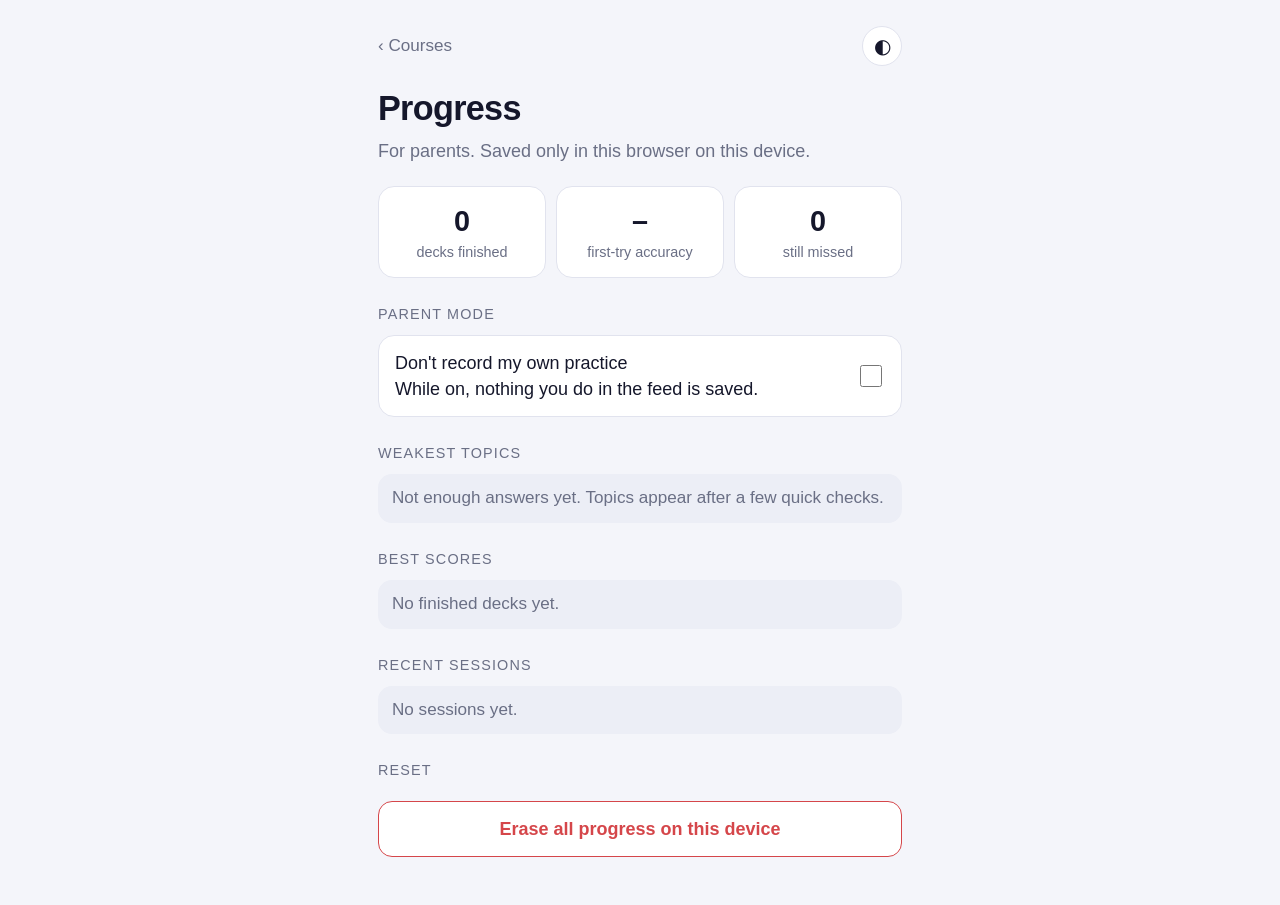
==== progress.html @ 777a411c "Add study feed site with the first Hebrew course Phone-first card feed (explainers, tap-to-reveal te" ====
<!doctype html>
<html lang="en">
<head>
  <meta charset="utf-8">
  <meta name="viewport" content="width=device-width, initial-scale=1, viewport-fit=cover">
  <meta name="color-scheme" content="light dark">
  <title>Progress · Study Feed</title>
  <link rel="stylesheet" href="assets/style.css">
  <script src="assets/store.js"></script>
</head>
<body>
  <div class="page">
    <div class="topbar">
      <a class="back" href="./">‹ Courses</a>
      <button class="icon-btn" id="theme-btn" aria-label="Toggle light and dark mode">◐</button>
    </div>
    <h1 class="title">Progress</h1>
    <p class="subtitle">For parents. Saved only in this browser on this device.</p>

    <div class="stat-grid" id="stats"></div>

    <div class="section-label">Parent mode</div>
    <label class="switch">
      <span>Don't record my own practice<br><span class="row-meta">While on, nothing you do in the feed is saved.</span></span>
      <input type="checkbox" id="parent-mode">
    </label>

    <div class="section-label">Weakest topics</div>
    <div id="weak"></div>

    <div class="section-label">Best scores</div>
    <div id="best"></div>

    <div class="section-label">Recent sessions</div>
    <div id="sessions"></div>

    <div class="section-label">Reset</div>
    <button class="btn danger" id="reset">Erase all progress on this device</button>
  </div>
  <script src="courses/index.js"></script>
  <script src="assets/progress.js"></script>
</body>
</html>
---- assets/style.css ----
/* Study Feed – shared styles. Phone-first, light and dark. */

:root {
  --bg: #f4f5fa;
  --surface: #ffffff;
  --surface-2: #eceef6;
  --text: #15172b;
  --muted: #6a6f85;
  --accent: #4a56d8;
  --accent-soft: #e4e7ff;
  --ok: #1d9a5b;
  --ok-soft: #dff6e9;
  --bad: #d5464a;
  --bad-soft: #fde4e5;
  --border: #e1e3ee;
  --shadow: 0 8px 30px rgba(20, 23, 60, 0.08);
  --radius: 22px;
  --font: -apple-system, BlinkMacSystemFont, "Segoe UI", Roboto, Helvetica, Arial, sans-serif;
  --font-he: "Arial Hebrew", "Noto Sans Hebrew", "Segoe UI", Arial, sans-serif;
}

@media (prefers-color-scheme: dark) {
  :root:not([data-theme="light"]) {
    --bg: #0f1118;
    --surface: #191c27;
    --surface-2: #232737;
    --text: #f1f2f8;
    --muted: #9ba1b8;
    --accent: #8b94ff;
    --accent-soft: #272b4b;
    --ok: #3ad17e;
    --ok-soft: #173826;
    --bad: #ff6b70;
    --bad-soft: #3f1d20;
    --border: #2b2f40;
    --shadow: 0 8px 30px rgba(0, 0, 0, 0.35);
  }
}

:root[data-theme="dark"] {
  --bg: #0f1118;
  --surface: #191c27;
  --surface-2: #232737;
  --text: #f1f2f8;
  --muted: #9ba1b8;
  --accent: #8b94ff;
  --accent-soft: #272b4b;
  --ok: #3ad17e;
  --ok-soft: #173826;
  --bad: #ff6b70;
  --bad-soft: #3f1d20;
  --border: #2b2f40;
  --shadow: 0 8px 30px rgba(0, 0, 0, 0.35);
}

* { box-sizing: border-box; }

html, body {
  margin: 0;
  padding: 0;
  background: var(--bg);
  color: var(--text);
  font-family: var(--font);
  font-size: 18px;
  line-height: 1.45;
  -webkit-text-size-adjust: 100%;
}

a { color: var(--accent); text-decoration: none; }
button { font: inherit; color: inherit; }

.he {
  font-family: var(--font-he);
  direction: rtl;
  unicode-bidi: isolate;
  font-size: 1.15em;
}

/* ---------- Page layout (home, course, progress) ---------- */

.page {
  max-width: 560px;
  margin: 0 auto;
  padding: 16px 18px 48px;
}

.topbar {
  display: flex;
  align-items: center;
  justify-content: space-between;
  gap: 12px;
  padding: 10px 0 18px;
}

.topbar .back {
  font-size: 0.95rem;
  color: var(--muted);
  display: inline-flex;
  align-items: center;
  gap: 4px;
}

.brand {
  font-weight: 700;
  letter-spacing: -0.01em;
}

.icon-btn {
  border: 1px solid var(--border);
  background: var(--surface);
  border-radius: 999px;
  width: 40px;
  height: 40px;
  display: inline-flex;
  align-items: center;
  justify-content: center;
  cursor: pointer;
  font-size: 1.1rem;
}

h1.title {
  font-size: 1.9rem;
  margin: 0 0 4px;
  letter-spacing: -0.02em;
}

.subtitle {
  color: var(--muted);
  margin: 0 0 22px;
}

.section-label {
  font-size: 0.8rem;
  text-transform: uppercase;
  letter-spacing: 0.08em;
  color: var(--muted);
  margin: 26px 0 10px;
}

.list { display: flex; flex-direction: column; gap: 10px; }

.row {
  display: flex;
  align-items: center;
  justify-content: space-between;
  gap: 12px;
  padding: 16px 18px;
  background: var(--surface);
  border: 1px solid var(--border);
  border-radius: 18px;
  color: var(--text);
  box-shadow: var(--shadow);
}

.row.row-accent { border-color: var(--accent); background: var(--accent-soft); }
.row .row-title { font-weight: 600; }
.row .row-meta { color: var(--muted); font-size: 0.9rem; margin-top: 2px; }
.row .row-right { color: var(--muted); font-size: 0.9rem; white-space: nowrap; }
.row .chev { color: var(--muted); margin-left: 6px; }

.pill {
  display: inline-block;
  font-size: 0.8rem;
  padding: 3px 9px;
  border-radius: 999px;
  background: var(--surface-2);
  color: var(--muted);
}
.pill.ok { background: var(--ok-soft); color: var(--ok); }
.pill.bad { background: var(--bad-soft); color: var(--bad); }

.note {
  color: var(--muted);
  font-size: 0.95rem;
  background: var(--surface-2);
  padding: 12px 14px;
  border-radius: 14px;
}

/* ---------- Feed ---------- */

body.feed-body { overflow: hidden; height: 100vh; height: 100dvh; }

#feed {
  height: 100vh;
  height: 100dvh;
  overflow-y: auto;
  scroll-snap-type: y mandatory;
  overscroll-behavior-y: contain;
  -webkit-overflow-scrolling: touch;
  scrollbar-width: none;
}
#feed::-webkit-scrollbar { display: none; }

.card {
  height: 100vh;
  height: 100dvh;
  scroll-snap-align: start;
  scroll-snap-stop: always;
  display: flex;
  align-items: center;
  justify-content: center;
  padding: 72px 18px 64px;
}

.card-inner {
  width: 100%;
  max-width: 520px;
  max-height: 100%;
  overflow-y: auto;
  background: var(--surface);
  border: 1px solid var(--border);
  border-radius: var(--radius);
  box-shadow: var(--shadow);
  padding: 26px 24px;
  scrollbar-width: none;
}
.card-inner::-webkit-scrollbar { display: none; }

.kicker {
  font-size: 0.78rem;
  text-transform: uppercase;
  letter-spacing: 0.08em;
  color: var(--muted);
  margin-bottom: 12px;
  display: flex;
  justify-content: space-between;
  gap: 8px;
}
.kicker .tag { color: var(--accent); }

.card h2 {
  font-size: 1.55rem;
  margin: 0 0 14px;
  line-height: 1.25;
  letter-spacing: -0.015em;
}

.card p { margin: 0 0 12px; font-size: 1.08rem; }
.card p:last-child { margin-bottom: 0; }

.example {
  margin-top: 16px;
  padding: 14px 16px;
  background: var(--surface-2);
  border-radius: 14px;
  font-size: 1.02rem;
}
.example .label {
  display: block;
  font-size: 0.75rem;
  text-transform: uppercase;
  letter-spacing: 0.08em;
  color: var(--muted);
  margin-bottom: 4px;
}

/* key term */
.term-card .card-inner { cursor: pointer; text-align: center; }
.term-big {
  font-size: 2.6rem;
  line-height: 1.2;
  margin: 18px 0;
  font-weight: 600;
}
.term-big .he { font-size: 1em; }
.term-def {
  display: none;
  padding-top: 16px;
  border-top: 1px dashed var(--border);
  margin-top: 8px;
  font-size: 1.25rem;
}
.term-note { color: var(--muted); font-size: 0.98rem; margin-top: 8px; }
.term-card.revealed .term-def { display: block; }
.term-card.revealed .tap-hint { display: none; }
.tap-hint { color: var(--muted); font-size: 0.95rem; }

/* quiz */
.options { display: flex; flex-direction: column; gap: 10px; margin-top: 14px; }
.opt {
  width: 100%;
  text-align: left;
  padding: 14px 16px;
  border-radius: 14px;
  border: 1.5px solid var(--border);
  background: var(--surface);
  cursor: pointer;
  font-size: 1.05rem;
  line-height: 1.35;
}
.opt .he { display: inline-block; width: 100%; text-align: right; }
.opt:active { transform: scale(0.99); }
.opt.correct { border-color: var(--ok); background: var(--ok-soft); }
.opt.wrong { border-color: var(--bad); background: var(--bad-soft); }
.opt[disabled] { cursor: default; opacity: 0.95; }

.feedback {
  display: none;
  margin-top: 14px;
  padding: 12px 14px;
  border-radius: 14px;
  font-size: 1rem;
}
.feedback.show { display: block; }
.feedback.ok { background: var(--ok-soft); color: var(--ok); }
.feedback.bad { background: var(--bad-soft); color: var(--bad); }
.feedback .why { color: var(--text); margin-top: 4px; display: block; }

/* end card */
.score-big { font-size: 3rem; font-weight: 700; margin: 10px 0 2px; letter-spacing: -0.03em; }
.btn {
  display: inline-block;
  width: 100%;
  text-align: center;
  padding: 14px 18px;
  border-radius: 14px;
  border: 1.5px solid var(--border);
  background: var(--surface);
  margin-top: 10px;
  cursor: pointer;
  font-weight: 600;
}
.btn.primary { background: var(--accent); border-color: var(--accent); color: #fff; }
.btn.danger { color: var(--bad); border-color: var(--bad); }

/* overlays */
.feed-top {
  position: fixed;
  top: 0; left: 0; right: 0;
  display: flex;
  align-items: center;
  justify-content: space-between;
  gap: 10px;
  padding: 12px 16px;
  padding-top: max(12px, env(safe-area-inset-top));
  font-size: 0.9rem;
  color: var(--muted);
  background: linear-gradient(var(--bg), rgba(0,0,0,0));
  pointer-events: none;
  z-index: 5;
}
.feed-top a, .feed-top button { pointer-events: auto; }
.feed-top .deck-name {
  flex: 1;
  text-align: center;
  white-space: nowrap;
  overflow: hidden;
  text-overflow: ellipsis;
  color: var(--text);
  font-weight: 600;
}
.progress-track {
  position: fixed;
  top: 0; left: 0; right: 0;
  height: 3px;
  background: transparent;
  z-index: 6;
}
.progress-bar { height: 100%; width: 0; background: var(--accent); transition: width 0.25s; }

.swipe-hint {
  position: fixed;
  bottom: max(14px, env(safe-area-inset-bottom));
  left: 0; right: 0;
  text-align: center;
  color: var(--muted);
  font-size: 0.85rem;
  z-index: 5;
  pointer-events: none;
  animation: bob 1.6s ease-in-out infinite;
}
@keyframes bob { 0%,100% { transform: translateY(0); } 50% { transform: translateY(-5px); } }

.parent-badge {
  font-size: 0.75rem;
  background: var(--bad-soft);
  color: var(--bad);
  padding: 2px 8px;
  border-radius: 999px;
}

/* progress page */
.stat-grid { display: grid; grid-template-columns: repeat(3, 1fr); gap: 10px; }
.stat {
  background: var(--surface);
  border: 1px solid var(--border);
  border-radius: 16px;
  padding: 14px 12px;
  text-align: center;
}
.stat .num { font-size: 1.6rem; font-weight: 700; }
.stat .lbl { color: var(--muted); font-size: 0.8rem; }

.switch {
  display: flex;
  align-items: center;
  justify-content: space-between;
  gap: 12px;
  padding: 14px 16px;
  background: var(--surface);
  border: 1px solid var(--border);
  border-radius: 16px;
}
.switch input { width: 22px; height: 22px; }

table.simple { width: 100%; border-collapse: collapse; font-size: 0.95rem; }
table.simple td, table.simple th { padding: 8px 6px; border-bottom: 1px solid var(--border); text-align: left; }
table.simple th { color: var(--muted); font-weight: 600; font-size: 0.8rem; text-transform: uppercase; letter-spacing: 0.06em; }

@media (min-width: 700px) {
  .card-inner { padding: 32px 34px; }
}
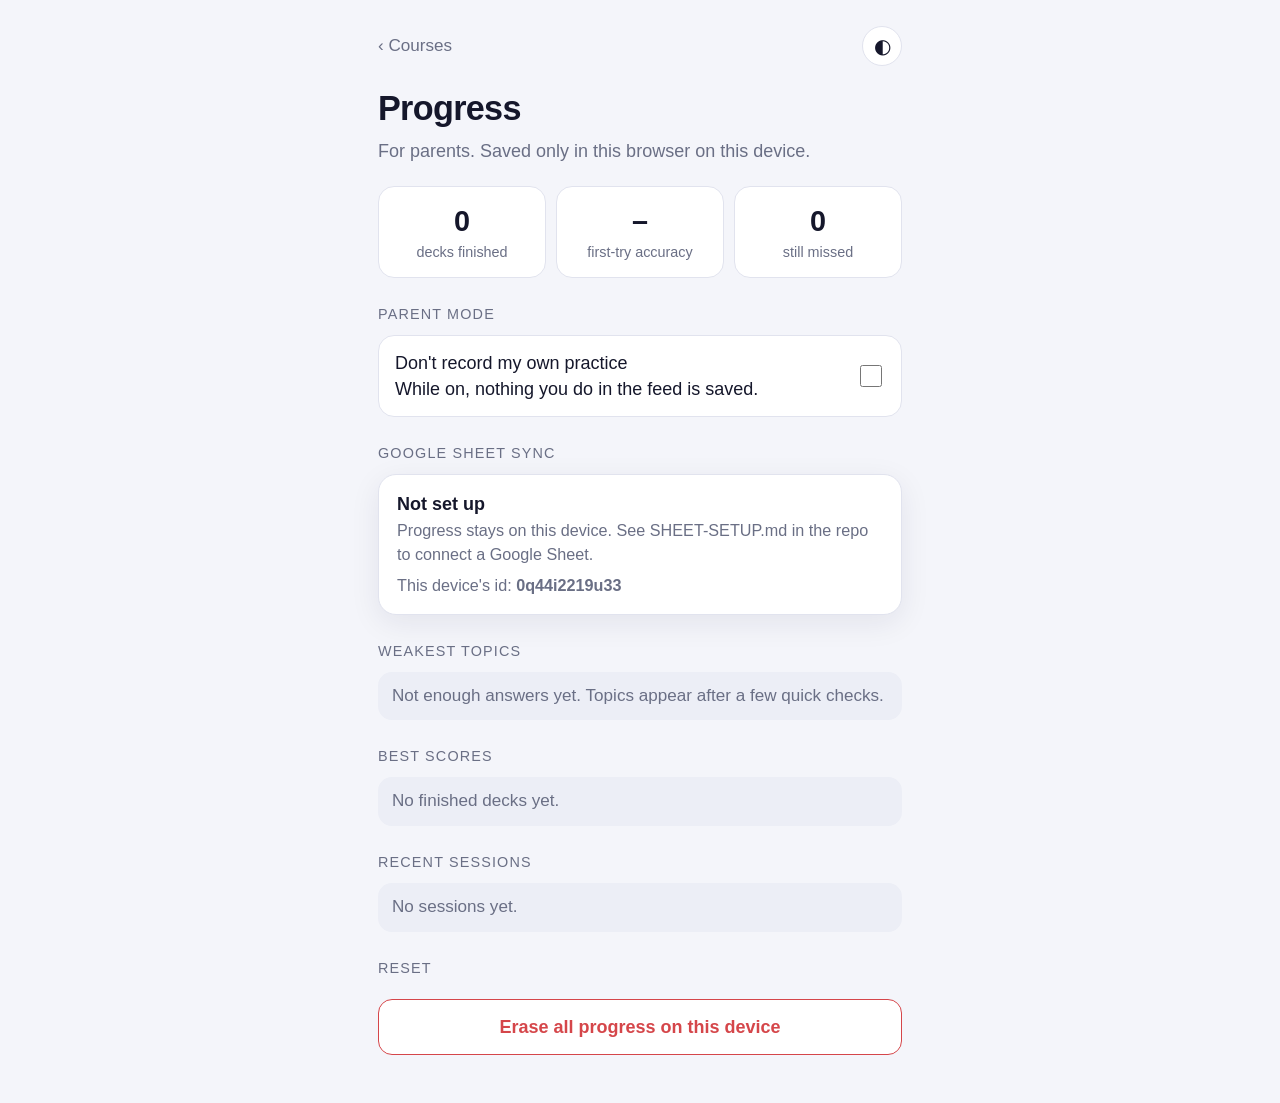
==== commit 80720ca5: "Add optional Google Sheet progress sync Apps Script logger (append-only) with setup guide, a browser" ====
--- a/progress.html
+++ b/progress.html
@@ -7,6 +7,8 @@
   <title>Progress · Study Feed</title>
   <link rel="stylesheet" href="assets/style.css">
   <script src="assets/store.js"></script>
+  <script src="assets/config.js"></script>
+  <script src="assets/sync.js"></script>
 </head>
 <body>
   <div class="page">
@@ -25,6 +27,14 @@
       <input type="checkbox" id="parent-mode">
     </label>
 
+    <div class="section-label">Google Sheet sync</div>
+    <div class="row" style="display:block">
+      <div class="row-title" id="sync-status">Not set up</div>
+      <div class="row-meta" id="sync-meta"></div>
+      <div class="row-meta" style="margin-top:8px">This device's id: <b id="device-id"></b></div>
+      <button class="btn" id="sync-now" style="display:none">Send queued events now</button>
+    </div>
+
     <div class="section-label">Weakest topics</div>
     <div id="weak"></div>
 
